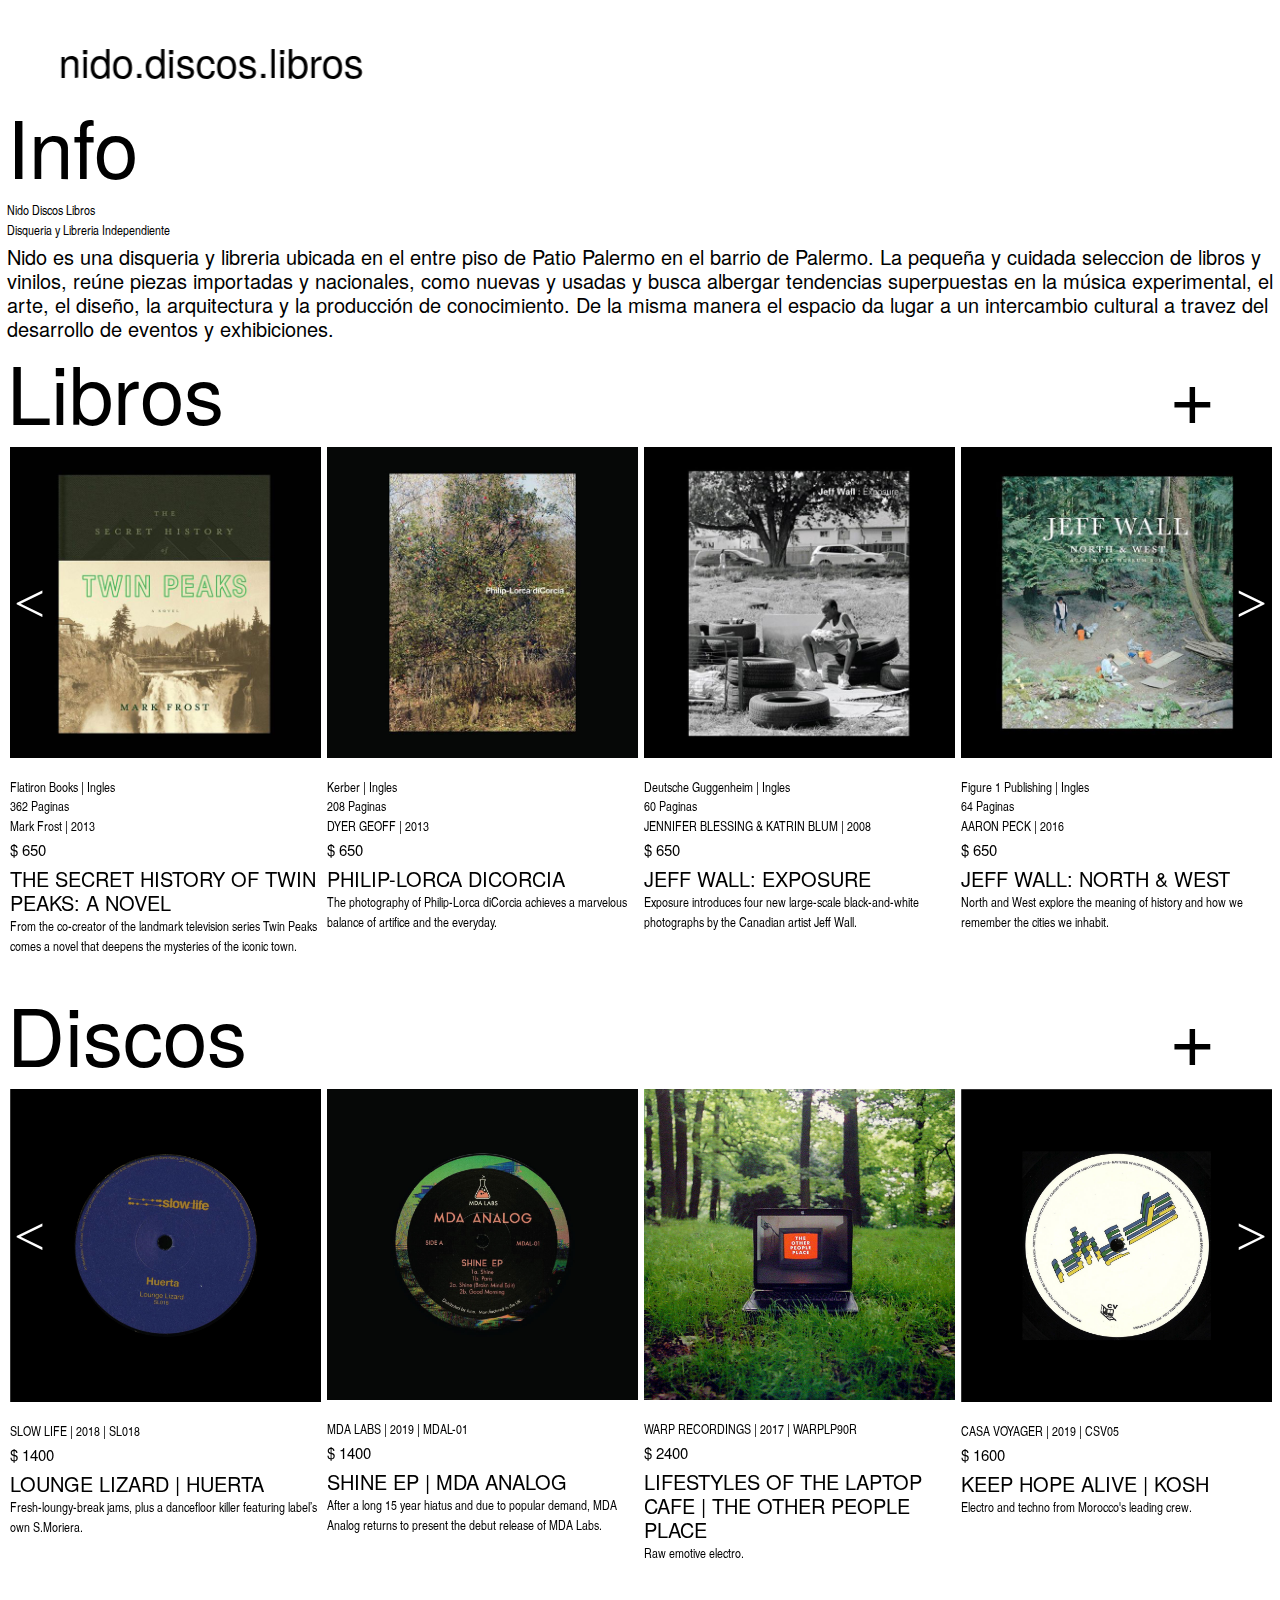
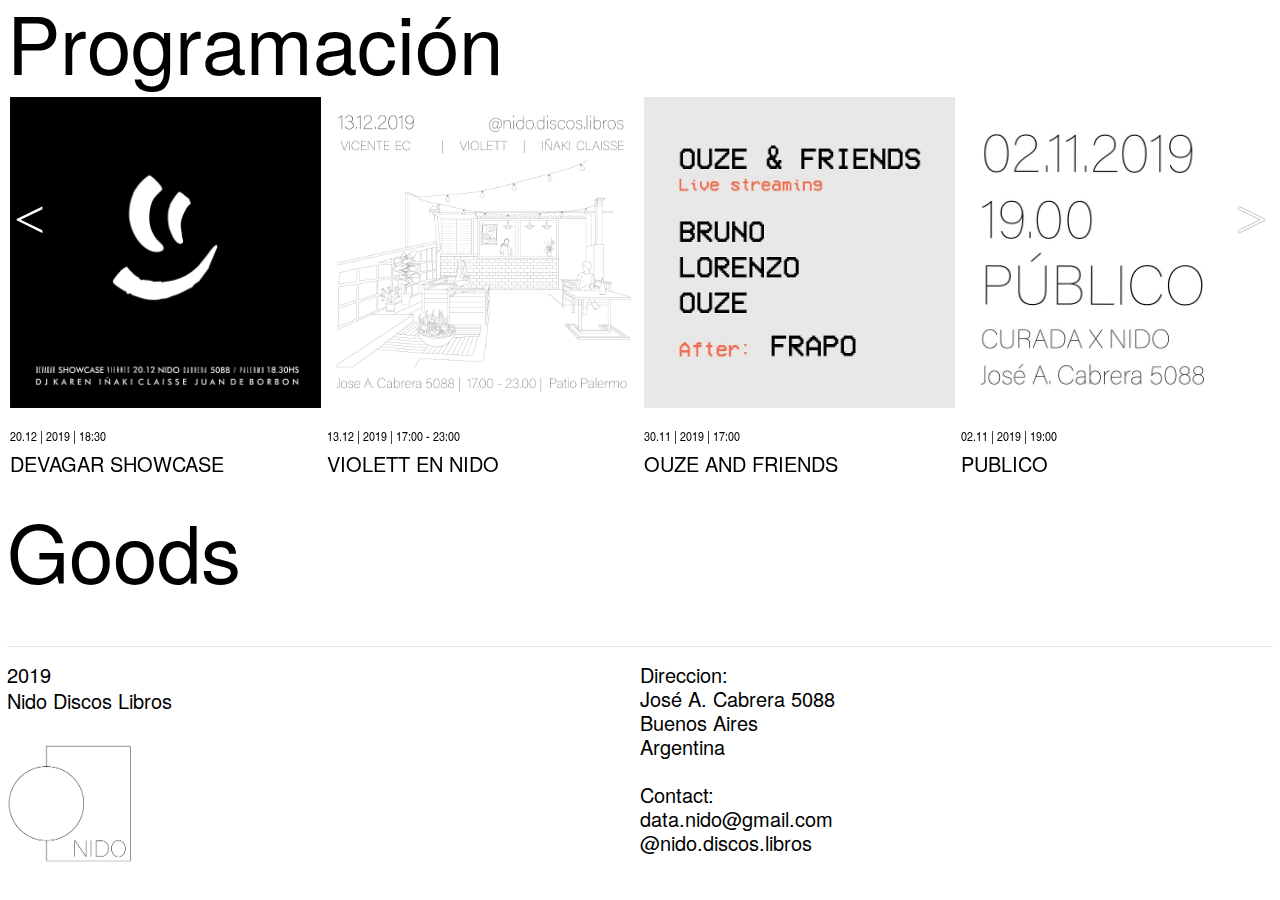
==== index.html @ 8129f64d "Initial commit" ====
<!DOCTYPE html>
<html>
<head>
    <title>Index</title>
    <meta name="viewport" content="width=device-width, initial-scale=1">

    <link rel="stylesheet" href="https://maxcdn.bootstrapcdn.com/bootstrap/4.3.1/css/bootstrap.min.css">
    <script src="https://ajax.googleapis.com/ajax/libs/jquery/3.4.0/jquery.min.js"></script>
    <script src="https://cdnjs.cloudflare.com/ajax/libs/popper.js/1.14.7/umd/popper.min.js"></script>
    <script src="https://maxcdn.bootstrapcdn.com/bootstrap/4.3.1/js/bootstrap.min.js"></script>
    <script type="text/javascript" src="https://code.jquery.com/jquery-1.11.0.min.js"></script>
    <script type="text/javascript" src="slick/slick.min.js"></script>

    <link rel ="stylesheet" href="https://use.typekit.net/fdn1aaf.css">
    <link rel="stylesheet" type="text/css" href="slick/slick.css"/>
    <link rel="stylesheet" type="text/css" href="slick/slick-theme.css"/>
    <link rel="stylesheet" type="text/css" href="style.css">
    <link rel="icon" type="image/png" href="imagenes/logo.png" sizes="32x32" />

    <script type="text/javascript" src="script.js">
    </script>
</head>
<body>
  <div class="container-fluid">
    <div class="row">
      <div class="col-sm-6">
        <img src="imagenes/foto1.png" alt="" width="100%">
      </div>
      <div class="col-sm-6">
        <img src="imagenes/foto2.png" alt="" width="100%">
      </div>
    </div>
  </div>


<marquee behavior="scroll" duplicated="true" direction="right" id="scrollnido">nido.discos.libros &emsp; nido.discos.libros &emsp; nido.discos.libros &emsp; nido.discos.libros &emsp; nido.discos.libros &emsp; nido.discos.libros &emsp; nido.discos.libros &emsp; nido.discos.libros &emsp; nido.discos.libros &emsp; nido.discos.libros &emsp; nido.discos.libros &emsp; nido.discos.libros</marquee>

<h1 id="titulos">Info</h1>
<p id="datalibros">
  Nido Discos Libros
  <br>
  Disqueria y Libreria Independiente
</p>
<h5>Nido es una disqueria y libreria ubicada en el entre piso de Patio Palermo en el barrio de Palermo. La pequeña y cuidada seleccion de libros y vinilos, reúne piezas importadas y nacionales, como nuevas y usadas y busca albergar tendencias superpuestas en la música experimental, el arte, el diseño, la arquitectura y la producción de conocimiento. De la misma manera el espacio da lugar a un intercambio cultural a travez del desarrollo de eventos y exhibiciones.
</h5>

<div class="container-fluid">
  <div class="row">
    <div class="col-6" id="pad">
<h1 id="titulos">Libros</h1>
    </div>
    <div class="col-6">
<h1 id="vermas"><a href="Libros/index.html">+</a></h1>
</div>
    </div>
  </div>

<div class="responsive" >
      <div>
        <img src="Libros/imagenes/libro1.jpg" alt="" width="100%">

                  <p id="datalibros">
                    <br>
                  Flatiron Books | Ingles <br> 362 Paginas <br> Mark Frost | 2013
                </p>
                <h4 id="precio">$ 650</h4>
                  <h5>THE SECRET HISTORY OF TWIN PEAKS: A NOVEL </h5>
                  <p id="datalibros">
                  From the co-creator of the landmark television series Twin Peaks comes a novel that deepens the mysteries of the iconic town.
                </p>

      </div>
      <div>
        <img src="Libros/imagenes/libro2.jpg" alt="" width="100%">
                  <p id="datalibros">
                    <br>
                  Kerber | Ingles <br> 208 Paginas <br> DYER GEOFF | 2013
                </p>
                <h4 id="precio">$ 650</h4>
                  <h5>PHILIP-LORCA DICORCIA</h5>
                  <p id="datalibros">
                  The photography of Philip-Lorca diCorcia achieves a marvelous balance of artifice and the everyday.
                </p>
      </div>
      <div>
        <img src="Libros/imagenes/libro3.jpg" alt="" width="100%">
                <p id="datalibros">
                  <br>
                Deutsche Guggenheim | Ingles <br> 60 Paginas <br> JENNIFER BLESSING & KATRIN BLUM | 2008
              </p>
            <h4 id="precio">$ 650</h4>
                <h5>JEFF WALL: EXPOSURE</h5>
                <p id="datalibros">
                Exposure introduces four new large-scale black-and-white photographs by the Canadian artist Jeff Wall.
              </p>
      </div>
      <div>
        <img src="Libros/imagenes/libro4.jpg" alt="" width="100%">
                <p id="datalibros">
                  <br>
                Figure 1 Publishing | Ingles <br> 64 Paginas <br> AARON PECK | 2016
              </p>

              <h4 id="precio">$ 650</h4>
                <h5>JEFF WALL: NORTH & WEST</h5>
                <p id="datalibros">
                North and West explore the meaning of history and how we remember the cities we inhabit.
              </p>
      </div>

      <div>
        <img src="Libros/imagenes/olafur.jpg" alt="" width="100%">
                <p id="datalibros">
                  <br>
                Tate Publishing | Ingles <br> 128 Paginas <br> Marcella Beccaria | 2013
              </p>
              <h4 id="precio">$ 650</h4>
                <h5>TATE MODERN ARTISTS: OLAFUR ELIASSON</h5>
                <p id="datalibros">
                Tate Modern Artists series features new interviews with the artist and over 100 color illustrations.
              </p>
      </div>

    </div>


<br>


<div class="container-fluid">
  <div class="row">
    <div class="col-6" id="pad">
<h1 id="titulos">Discos</h1>
    </div>
    <div class="col-6">
<h1 id="vermas"><a href="Music/index.html">+</a></h1>
</div>
    </div>
  </div>

<section class="responsive">
  <div>
    <img src="Music/images/huerta.jpg" alt="" width="100%">
            <p id="datalibros">
              <br>
            SLOW LIFE | 2018 | SL018
          </p>
          <h4 id="precio">$ 1400</h4>
            <h5>LOUNGE LIZARD | HUERTA</h5>
            <p id="datalibros">
            Fresh-loungy-break jams, plus a dancefloor killer featuring label’s own S.Moriera.
          </p>
  </div>
  <div>
    <img src="Music/images/mda.jpg" alt="" width="100%">
            <p id="datalibros">
              <br>
            MDA LABS | 2019 | MDAL-01
          </p>
          <h4 id="precio">$ 1400</h4>
            <h5>SHINE EP | MDA ANALOG</h5>
            <p id="datalibros">
            After a long 15 year hiatus and due to popular demand, MDA Analog returns to present the debut release of MDA Labs.
          </p>
  </div>
  <div>
    <img src="Music/images/laptopcafe.jpg" alt="" width="100%">
            <p id="datalibros">
              <br>
            WARP RECORDINGS | 2017 | WARPLP90R
          </p>
          <h4 id="precio">$ 2400</h4>
            <h5>LIFESTYLES OF THE LAPTOP CAFE | THE OTHER PEOPLE PLACE</h5>
            <p id="datalibros">
            Raw emotive electro.
          </p>
  </div>
  <div>
    <img src="Music/images/casa.jpg" alt="" width="100%">
          <p id="datalibros">
            <br>
          CASA VOYAGER | 2019 | CSV05
        </p>
        <h4 id="precio">$ 1600</h4>
          <h5>KEEP HOPE ALIVE | KOSH</h5>
          <p id="datalibros">
          Electro and techno from Morocco's leading crew.
        </p>
  </div>
  <div>
    <img src="Music/images/madridgroove3.jpg" alt="" width="100%">
          <p id="datalibros">
            <br>
          THANK YOU | 2019 | THANKYOU003
        </p>
        <h4 id="precio">$ 1600</h4>
          <h5>MADRID GROOVE ‎| ARSA</h5>
          <p id="datalibros">
          Obscure but highly sought-after chunk of Balearic house from 1989.
        </p>
  </div>
</section>

<script src="./slick/slick.js" type="text/javascript" charset="utf-8"></script>
<script type="text/javascript">
  $(document).on('ready', function() {
    $('.responsive').slick({
  dots: false,
  infinite: true,
  speed: 300,
  slidesToShow: 4,
  slidesToScroll: 1,
  responsive: [
    {
      breakpoint: 1024,
      settings: {
        slidesToShow: 3,
        slidesToScroll: 1,
        infinite: true,
        dots: false
      }
    },
    {
      breakpoint: 600,
      settings: {
        slidesToShow: 2,
        slidesToScroll: 1
      }
    },
    {
      breakpoint: 480,
      settings: {
        slidesToShow: 1,
        slidesToScroll: 1
      }
    }
    // You can unslick at a given breakpoint now by adding:
    // settings: "unslick"
    // instead of a settings object
  ]
});
  });
</script>



<br>
<h1 id="titulos">Programación</h1>
<section class="responsive">
  <div>
      <img src="programacion/imagenes/devagar.jpeg" alt="" width="100%">
      <p id="datalibros">
        <br>
      20.12 | 2019 | 18:30
    </p>
    <h5>DEVAGAR SHOWCASE</h5>
  </div>

  <div>
      <img src="programacion/imagenes/violet.jpg" alt="" width="100%">
      <p id="datalibros">
        <br>
      13.12 | 2019 | 17:00 - 23:00
    </p>
    <h5>VIOLETT EN NIDO</h5>
  </div>

  <div>
      <img src="programacion/imagenes/ouze.jpg" alt="" width="100%">
      <p id="datalibros">
        <br>
      30.11 | 2019 | 17:00
    </p>
    <h5>OUZE AND FRIENDS</h5>
  </div>

  <div>
      <img src="programacion/imagenes/publico.jpg" alt="" width="100%">
      <p id="datalibros">
        <br>
      02.11 | 2019 | 19:00
    </p>
    <h5>PUBLICO</h5>
  </div>

  <div>
      <img src="programacion/imagenes/instore.jpg" alt="" width="100%">
      <p id="datalibros">
        <br>
      24.08 | 2019 | 16:00 - 21:00
    </p>
    <h5>INSTORE SESSION</h5>
  </div>

</section>

<br>
<h1 id="titulos">Goods</h1>
<br>


<hr>
<div class="container-fluid">
  <div class="row">
    <div class="col-md-6">
      <h5>2019</h5>
      <h5>Nido Discos Libros</h5>
      <img src="imagenes/logonido.png" alt="" width="20%">
    </div>
    <div class="col-md-6">
      <h5>
      Direccion:
      <br>
      José A. Cabrera 5088
      <br>
      Buenos Aires
      <br>
      Argentina
      <br>
      <br>
      Contact:
      <br>
      data.nido@gmail.com
      <br>
      @nido.discos.libros
      </h5>

    </div>
</div>
</div>


</body>
</html>
---- style.css ----
body {
	padding: 7px;
	background-color: white;
  font-family:texgyrehero-regular;
	font-weight:100;
	color: black;
	}


#main-title {
  margin-top: 25px;
}

#mainb {
  margin-top: 25px;


}
#mainc {
  background-color: white;


}

h5 {
	margin-bottom:2px;
}

a {
  color: black;
}

a:hover {
  color: black;
	text-decoration: none;
	font-weight: bold;

}

.m{
  margin-left: 15px;
  margin-top: 10px;

}

.info {
	margin-top: 15px;
}

.col-sm-3{
	padding: 3px;
}
.col-sm-6{
	padding: 0px;
}

.col-md-6{
	padding: 0px;
}

.col-md-3{
	padding: 3px;
}

#scrollnido {
	font-size: 40px;
}

#titulos {
	font-size: 80px;

}

#vermas {
	font-size: 80px;
	padding-right: 7%;
	text-align: right;


}

#datalibros{
	font-size: 13px;
	font-family:texgyrehero-condenced;
	font-weight:20;

}

@font-face {
  font-family: myriad;
  src: url(Myriad.ttf);
}

@font-face {
  font-family: texgyrehero-regular ;
  src: url(texgyreheros-regular.otf);
}

@font-face {
  font-family: texgyrehero-condenced ;
  src: url(texgyreheroscn-regular.otf);
}

p{
	margin-bottom:5px;
	font-size: 13px;
	font-family:texgyrehero-condenced;
	font-weight:20;
}


* {
	box-sizing: border-box;
}

.slider {
		width: 100%;

}

.slick-slide {
	margin: 0px 3px;
}



#precio {
	font-size: 15px;
	font-family: texgyrehero-regular ;


}

h4 {
	font-size: 15px;
	font-family: texgyrehero-regular ;
}

#myList li{ display:none;
}
#loadMore {
    color:green;
    cursor:pointer;
}
#loadMore:hover {
    color:black;
}
#showLess {
    color:red;
    cursor:pointer;
}
#showLess:hover {
    color:black;
}

ul {
	margin: 0px;
	padding: 0px;
	list-style: none
}



.slick-prev {
    left: 7px;
    z-index:2;
    color: white;
    outline: black;
}

.slick-next {
    right: 37px;
    z-index:2;
    color: white;
}
.slick-prev, .slick-next {
  width: 0px;
  height: 0px;
  text-shadow: #000 0px 0px 1px;
  -webkit-font-smoothing: antialiased;
	font-size: 0;
	border: none;
	top: 25%;

}

.slick-prev::before {
		font-family: monospace;
    font-family: 'cursive';
    font-stretch: condensed;
    content: "<";
    font-size: 55px;
    color: white;
		opacity: 1;


}
.slick-next::before {
		font-family: "Helvetica Neue";
    font-stretch: condensed;
    content:  ">";
    font-size: 55px;
    color: white;
		opacity: 1;

}




#pad {
	padding: 0px;
}
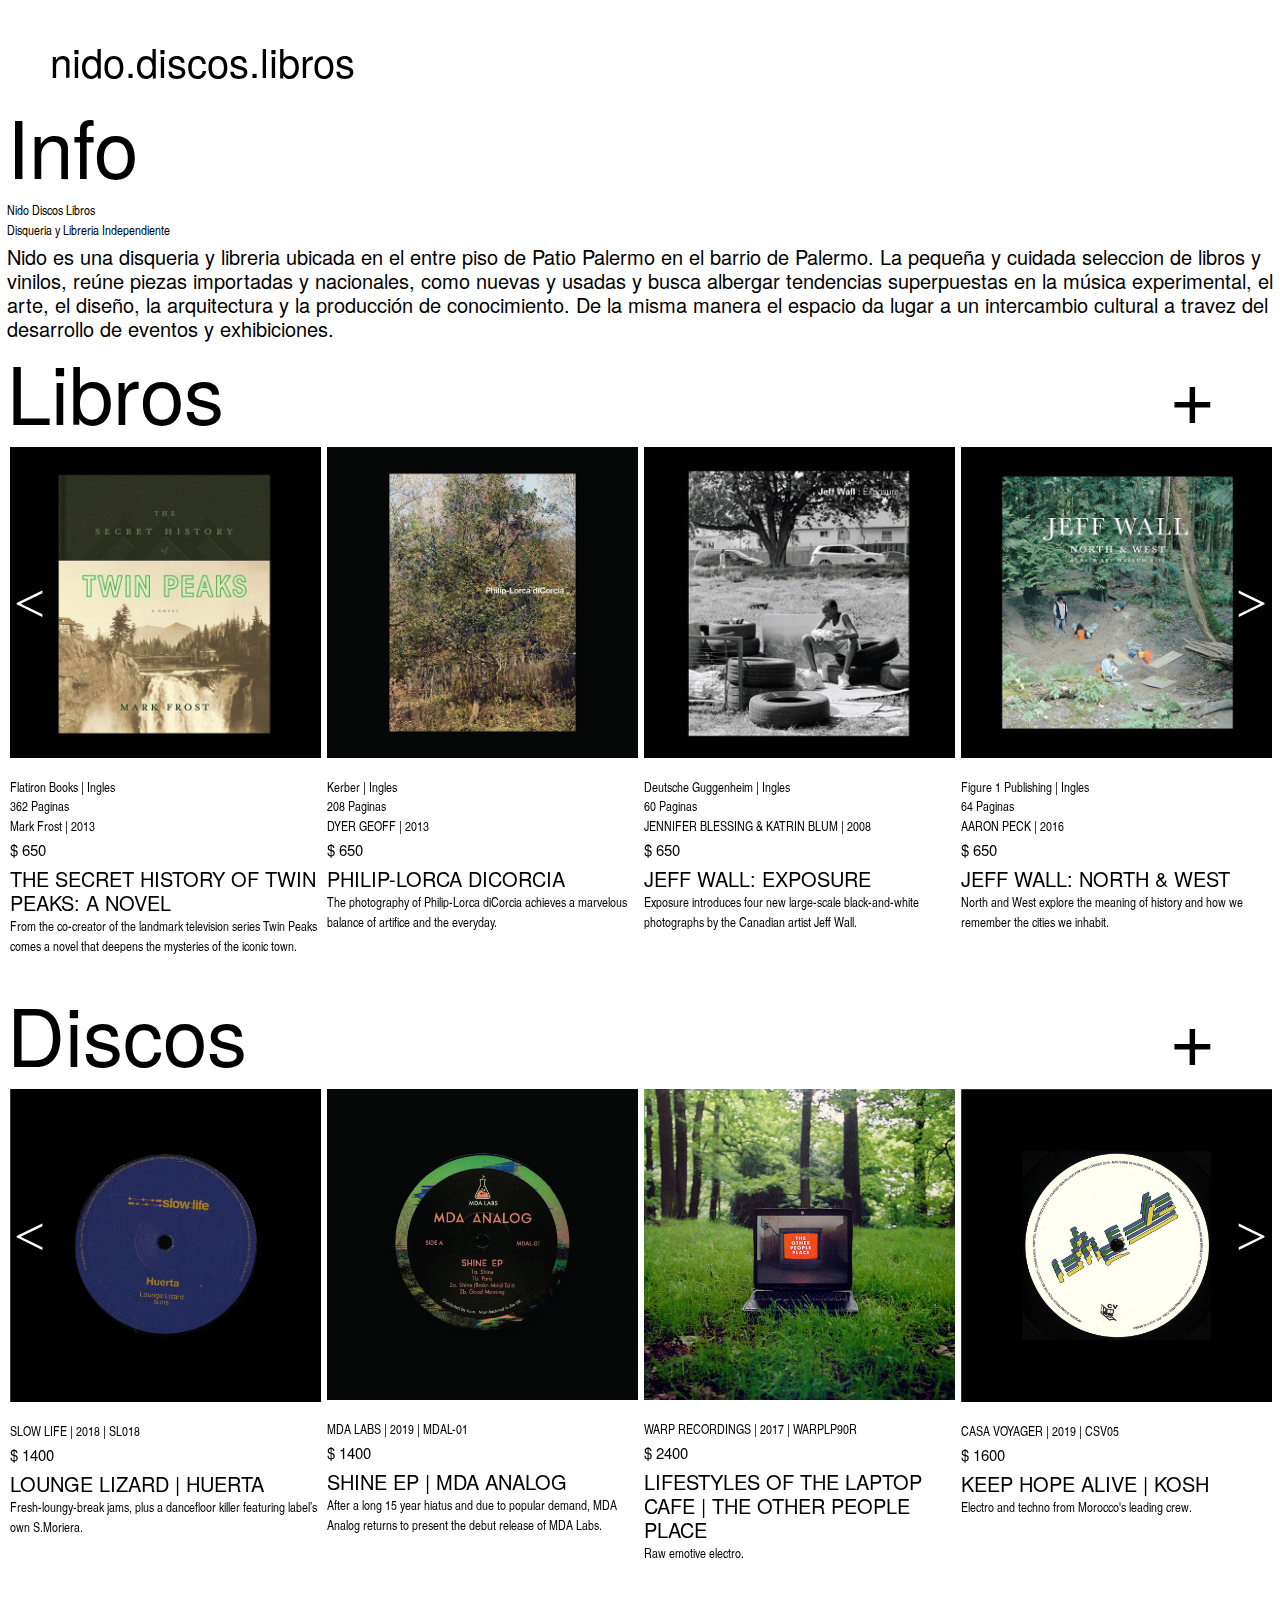
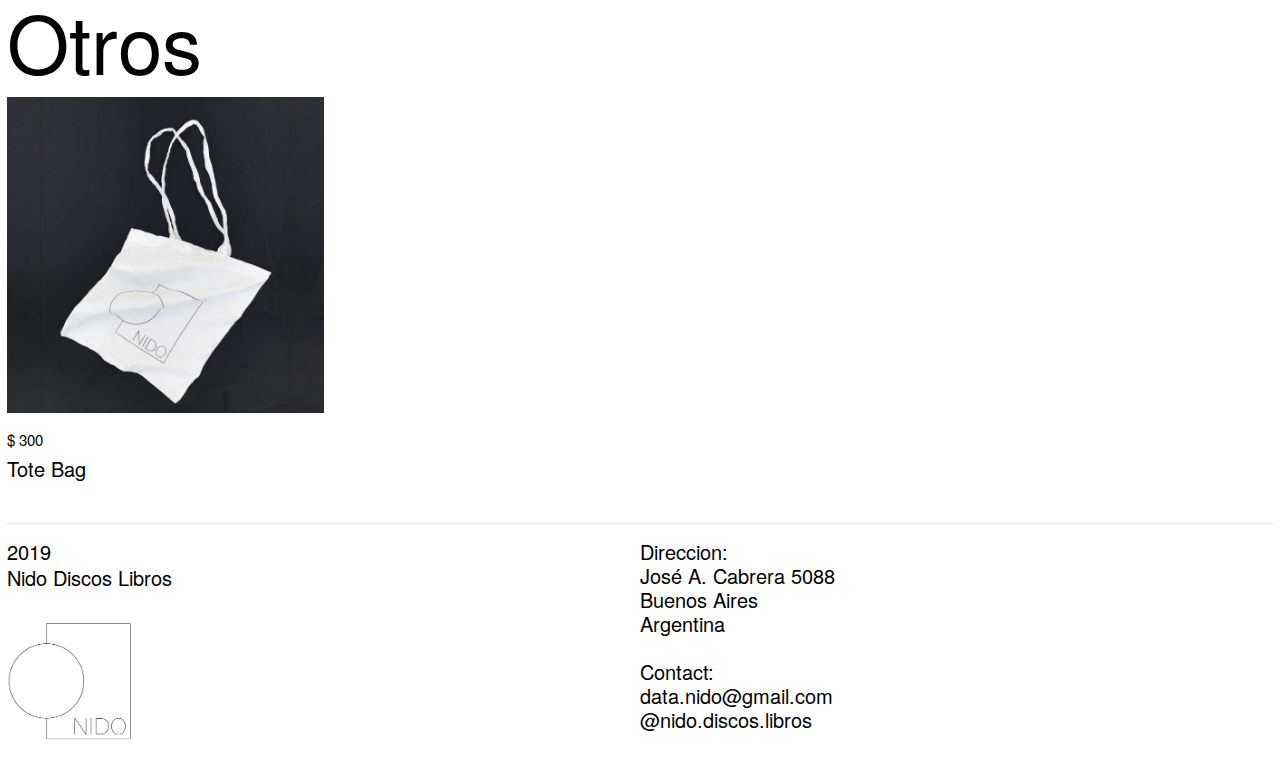
==== commit 5d1d75bf: "Update index.html" ====
--- a/index.html
+++ b/index.html
@@ -245,7 +245,8 @@
 
 
 <br>
-<h1 id="titulos">Programación</h1>
+<!--
+<h1 id="titulos">Eventos</h1>
 <section class="responsive">
   <div>
       <img src="programacion/imagenes/devagar.jpeg" alt="" width="100%">
@@ -295,7 +296,22 @@
 </section>
 
 <br>
-<h1 id="titulos">Goods</h1>
+//-->
+<h1 id="titulos">Otros</h1>
+
+<div class="container-fluid">
+  <div class="row">
+    <div class="col-3" id="pad">
+      <img src="imagenes/bolsas.jpg" alt="" width="100%">
+      <h4 id="precio">
+        <br>
+        $ 300
+      </h4>
+    <h5>Tote Bag</h5>
+    </div>
+    </div>
+  </div>
+
 <br>
 
 
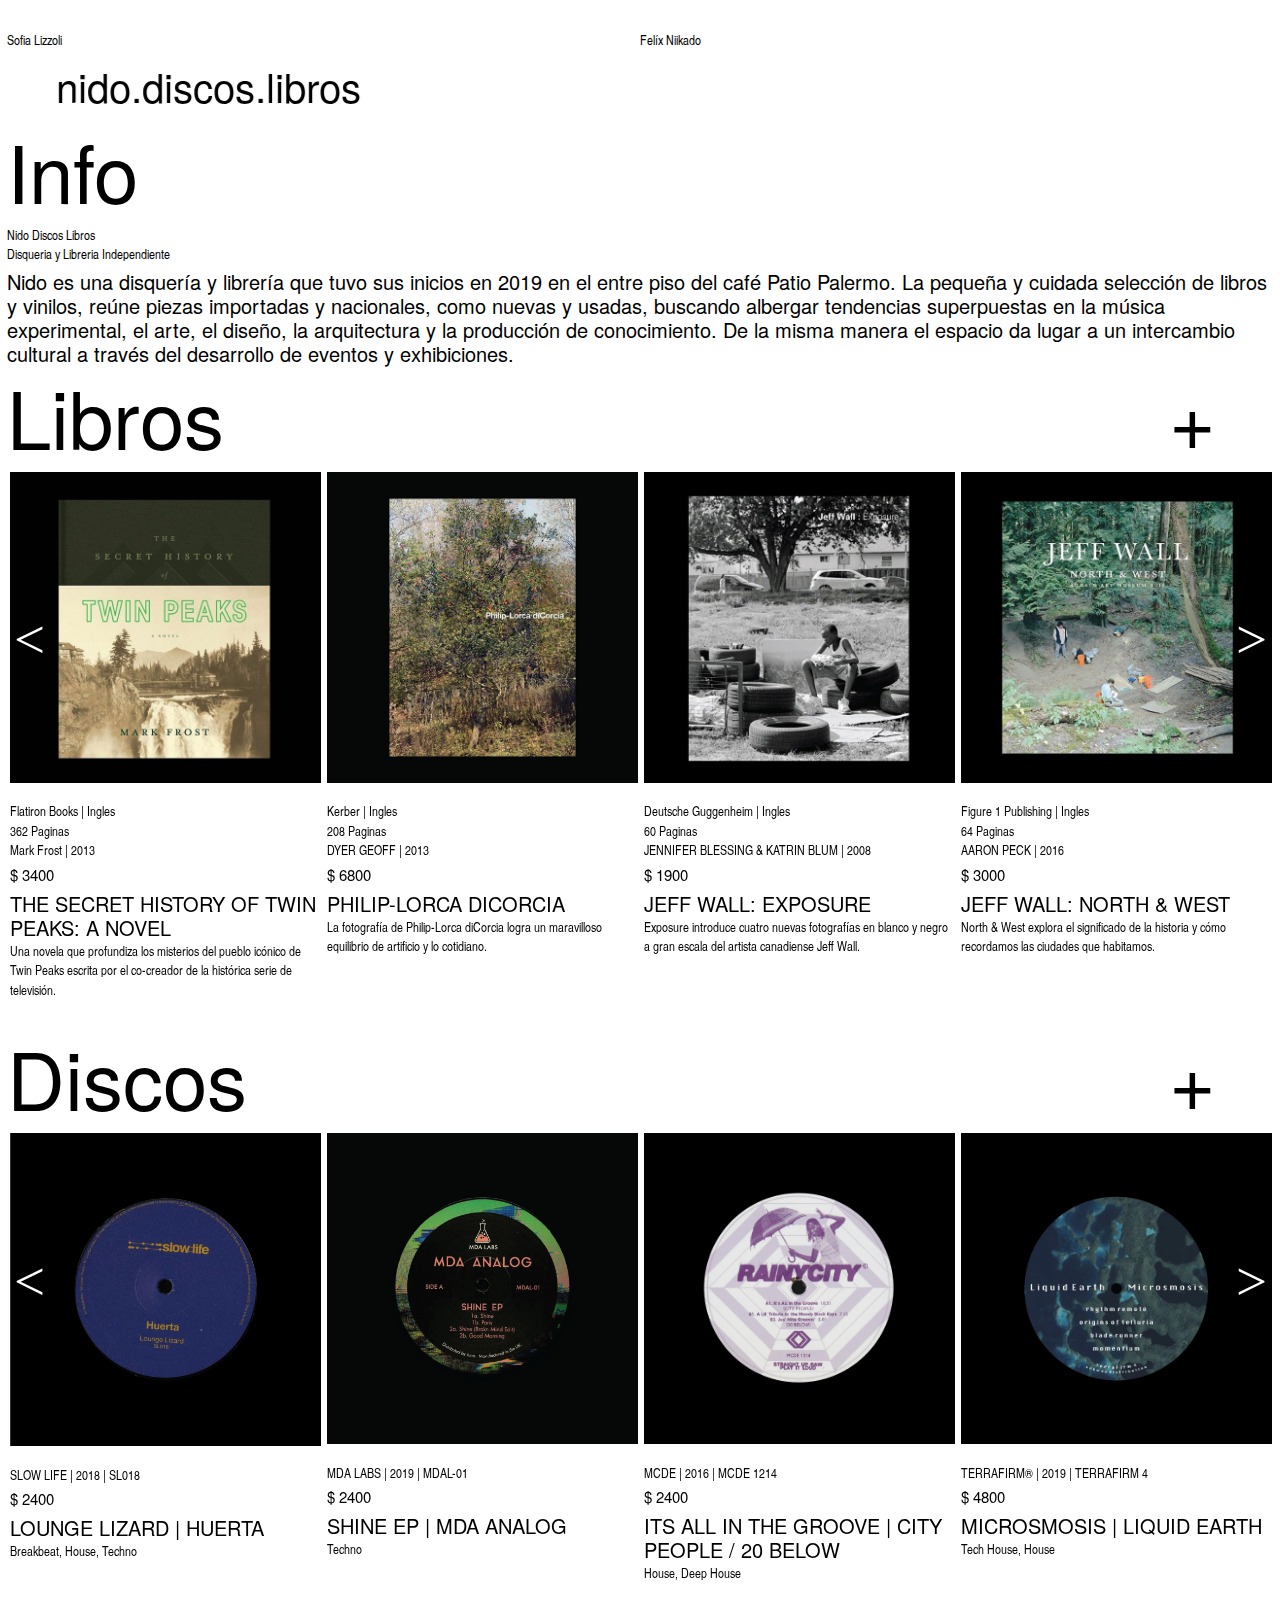
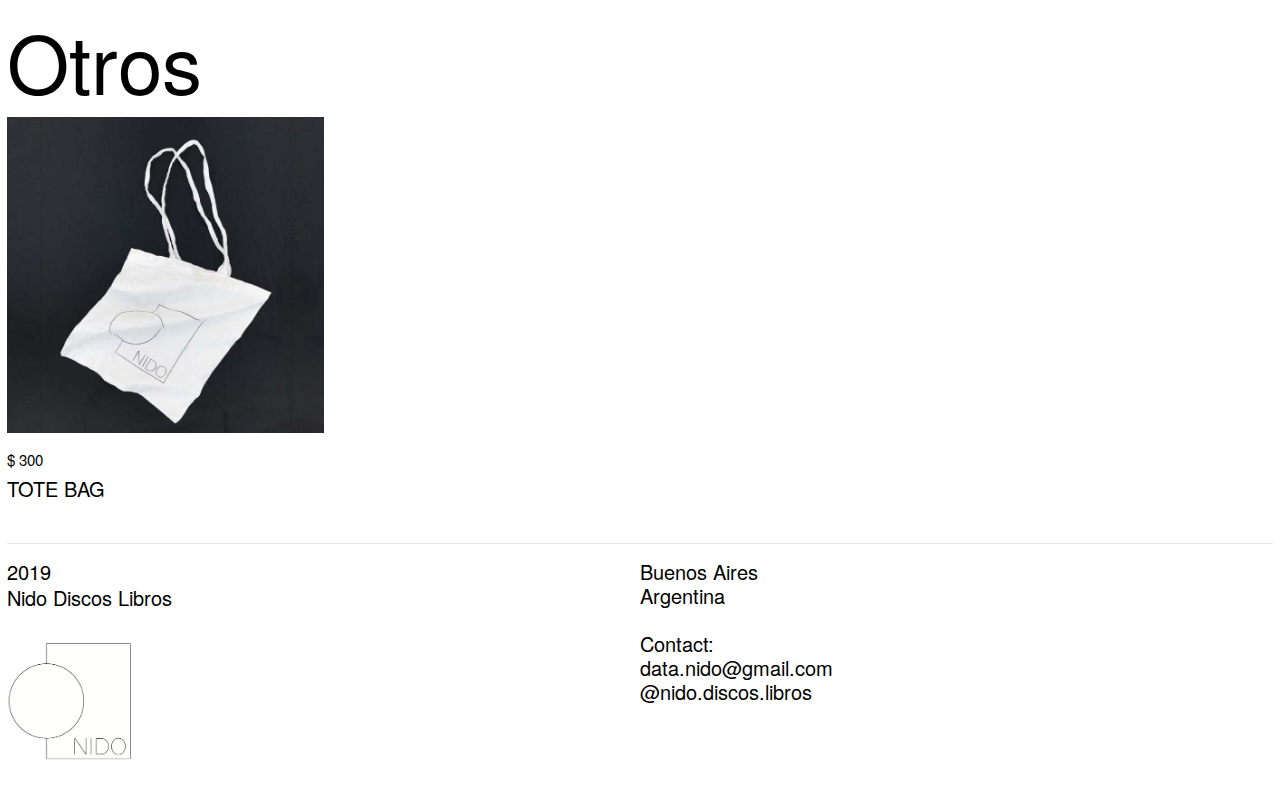
==== commit aabeca46: "Update index.html" ====
--- a/index.html
+++ b/index.html
@@ -25,9 +25,11 @@
     <div class="row">
       <div class="col-sm-6">
         <img src="imagenes/foto1.png" alt="" width="100%">
+        <p id="autores"> Sofia Lizzoli </p>
       </div>
       <div class="col-sm-6">
         <img src="imagenes/foto2.png" alt="" width="100%">
+        <p id="autores"> Felíx Niikado </p>
       </div>
     </div>
   </div>
@@ -41,7 +43,7 @@
   <br>
   Disqueria y Libreria Independiente
 </p>
-<h5>Nido es una disqueria y libreria ubicada en el entre piso de Patio Palermo en el barrio de Palermo. La pequeña y cuidada seleccion de libros y vinilos, reúne piezas importadas y nacionales, como nuevas y usadas y busca albergar tendencias superpuestas en la música experimental, el arte, el diseño, la arquitectura y la producción de conocimiento. De la misma manera el espacio da lugar a un intercambio cultural a travez del desarrollo de eventos y exhibiciones.
+<h5>Nido es una disquería y librería que tuvo sus inicios en 2019 en el entre piso del café Patio Palermo. La pequeña y cuidada selección de libros y vinilos, reúne piezas importadas y nacionales, como nuevas y usadas, buscando albergar tendencias superpuestas en la música experimental, el arte, el diseño, la arquitectura y la producción de conocimiento. De la misma manera el espacio da lugar a un intercambio cultural a través del desarrollo de eventos y exhibiciones.
 </h5>
 
 <div class="container-fluid">
@@ -58,67 +60,66 @@
 <div class="responsive" >
       <div>
         <img src="Libros/imagenes/libro1.jpg" alt="" width="100%">
-
-                  <p id="datalibros">
-                    <br>
-                  Flatiron Books | Ingles <br> 362 Paginas <br> Mark Frost | 2013
-                </p>
-                <h4 id="precio">$ 650</h4>
-                  <h5>THE SECRET HISTORY OF TWIN PEAKS: A NOVEL </h5>
-                  <p id="datalibros">
-                  From the co-creator of the landmark television series Twin Peaks comes a novel that deepens the mysteries of the iconic town.
-                </p>
+                          <p id="datalibros">
+                            <br>
+                          Flatiron Books | Ingles <br> 362 Paginas <br> Mark Frost | 2013
+                        </p>
+                        <h4 id="precio">$ 3400</h4>
+                          <h5>THE SECRET HISTORY OF TWIN PEAKS: A NOVEL </h5>
+                          <p id="datalibros">
+                          Una novela que profundiza los misterios del pueblo icónico de Twin Peaks escrita por el co-creador de la histórica serie de televisión.
+                        </p>
 
       </div>
       <div>
         <img src="Libros/imagenes/libro2.jpg" alt="" width="100%">
-                  <p id="datalibros">
-                    <br>
-                  Kerber | Ingles <br> 208 Paginas <br> DYER GEOFF | 2013
-                </p>
-                <h4 id="precio">$ 650</h4>
-                  <h5>PHILIP-LORCA DICORCIA</h5>
-                  <p id="datalibros">
-                  The photography of Philip-Lorca diCorcia achieves a marvelous balance of artifice and the everyday.
-                </p>
+        <p id="datalibros">
+          <br>
+        Kerber | Ingles <br> 208 Paginas <br> DYER GEOFF | 2013
+      </p>
+      <h4 id="precio">$ 6800</h4>
+        <h5>PHILIP-LORCA DICORCIA</h5>
+        <p id="datalibros">
+        La fotografía de Philip-Lorca diCorcia logra un maravilloso equilibrio de artificio y lo cotidiano.
+      </p>
       </div>
       <div>
         <img src="Libros/imagenes/libro3.jpg" alt="" width="100%">
-                <p id="datalibros">
-                  <br>
-                Deutsche Guggenheim | Ingles <br> 60 Paginas <br> JENNIFER BLESSING & KATRIN BLUM | 2008
-              </p>
-            <h4 id="precio">$ 650</h4>
-                <h5>JEFF WALL: EXPOSURE</h5>
-                <p id="datalibros">
-                Exposure introduces four new large-scale black-and-white photographs by the Canadian artist Jeff Wall.
-              </p>
+        <p id="datalibros">
+          <br>
+        Deutsche Guggenheim | Ingles <br> 60 Paginas <br> JENNIFER BLESSING & KATRIN BLUM | 2008
+      </p>
+    <h4 id="precio">$ 1900</h4>
+        <h5>JEFF WALL: EXPOSURE</h5>
+        <p id="datalibros">
+        Exposure introduce cuatro nuevas fotografías en blanco y negro a gran escala del artista canadiense Jeff Wall.
+      </p>
       </div>
       <div>
         <img src="Libros/imagenes/libro4.jpg" alt="" width="100%">
-                <p id="datalibros">
-                  <br>
-                Figure 1 Publishing | Ingles <br> 64 Paginas <br> AARON PECK | 2016
-              </p>
-
-              <h4 id="precio">$ 650</h4>
-                <h5>JEFF WALL: NORTH & WEST</h5>
-                <p id="datalibros">
-                North and West explore the meaning of history and how we remember the cities we inhabit.
-              </p>
+        <p id="datalibros">
+          <br>
+        Figure 1 Publishing | Ingles <br> 64 Paginas <br> AARON PECK | 2016
+      </p>
+
+      <h4 id="precio">$ 3000</h4>
+        <h5>JEFF WALL: NORTH & WEST</h5>
+        <p id="datalibros">
+        North & West explora el significado de la historia y cómo recordamos las ciudades que habitamos.
+      </p>
       </div>
 
       <div>
         <img src="Libros/imagenes/olafur.jpg" alt="" width="100%">
-                <p id="datalibros">
-                  <br>
-                Tate Publishing | Ingles <br> 128 Paginas <br> Marcella Beccaria | 2013
-              </p>
-              <h4 id="precio">$ 650</h4>
-                <h5>TATE MODERN ARTISTS: OLAFUR ELIASSON</h5>
-                <p id="datalibros">
-                Tate Modern Artists series features new interviews with the artist and over 100 color illustrations.
-              </p>
+        <p id="datalibros">
+          <br>
+        Tate Publishing | Ingles <br> 128 Paginas <br> Marcella Beccaria | 2013
+      </p>
+      <h4 id="precio">$ 1500</h4>
+        <h5>TATE MODERN ARTISTS: OLAFUR ELIASSON</h5>
+        <p id="datalibros">
+        La serie Tate Modern Artists presenta nuevas entrevistas con el artista y más de 100 ilustraciones.
+      </p>
       </div>
 
     </div>
@@ -141,63 +142,63 @@
 <section class="responsive">
   <div>
     <img src="Music/images/huerta.jpg" alt="" width="100%">
-            <p id="datalibros">
-              <br>
-            SLOW LIFE | 2018 | SL018
-          </p>
-          <h4 id="precio">$ 1400</h4>
-            <h5>LOUNGE LIZARD | HUERTA</h5>
-            <p id="datalibros">
-            Fresh-loungy-break jams, plus a dancefloor killer featuring label’s own S.Moriera.
-          </p>
+      <p id="datalibros">
+        <br>
+      SLOW LIFE | 2018 | SL018
+    </p>
+    <h4 id="precio">$ 2400</h4>
+      <h5><a href="https://soundcloud.com/slow-life/sets/sl018-huerta-lounge-lizard-2">LOUNGE LIZARD | HUERTA</a></h5>
+      <p id="datalibros">
+      Breakbeat, House, Techno
+    </p>
   </div>
   <div>
     <img src="Music/images/mda.jpg" alt="" width="100%">
-            <p id="datalibros">
-              <br>
-            MDA LABS | 2019 | MDAL-01
-          </p>
-          <h4 id="precio">$ 1400</h4>
-            <h5>SHINE EP | MDA ANALOG</h5>
-            <p id="datalibros">
-            After a long 15 year hiatus and due to popular demand, MDA Analog returns to present the debut release of MDA Labs.
-          </p>
-  </div>
-  <div>
-    <img src="Music/images/laptopcafe.jpg" alt="" width="100%">
-            <p id="datalibros">
-              <br>
-            WARP RECORDINGS | 2017 | WARPLP90R
-          </p>
-          <h4 id="precio">$ 2400</h4>
-            <h5>LIFESTYLES OF THE LAPTOP CAFE | THE OTHER PEOPLE PLACE</h5>
-            <p id="datalibros">
-            Raw emotive electro.
-          </p>
-  </div>
-  <div>
-    <img src="Music/images/casa.jpg" alt="" width="100%">
-          <p id="datalibros">
-            <br>
-          CASA VOYAGER | 2019 | CSV05
-        </p>
-        <h4 id="precio">$ 1600</h4>
-          <h5>KEEP HOPE ALIVE | KOSH</h5>
-          <p id="datalibros">
-          Electro and techno from Morocco's leading crew.
-        </p>
+    <p id="datalibros">
+      <br>
+    MDA LABS | 2019 | MDAL-01
+  </p>
+  <h4 id="precio">$ 2400</h4>
+    <h5><a href="https://mdaanalog.bandcamp.com/album/shine-ep-mdal-01">SHINE EP | MDA ANALOG</a></h5>
+    <p id="datalibros">
+    Techno
+  </p>
+  </div>
+  <div>
+    <img src="Music/images/rainy.png" alt="" width="100%">
+    <p id="datalibros">
+      <br>
+      MCDE | 2016 | MCDE 1214
+  </p>
+  <h4 id="precio">$ 2400</h4>
+    <h5><a href="https://soundcloud.com/mcde-recordings/sets/city-people-20-below-its-all-in-the-groove-mcde-1214">ITS ALL IN THE GROOVE | CITY PEOPLE / 20 BELOW</a></h5>
+    <p id="datalibros">
+    House, Deep House
+  </p>
+  </div>
+  <div>
+    <img src="Music/images/liquid.png" alt="" width="100%">
+    <p id="datalibros">
+      <br>
+      TERRAFIRM® | 2019 | TERRAFIRM 4
+  </p>
+  <h4 id="precio">$ 4800</h4>
+    <h5><a href="https://soundcloud.com/subwax-bcn-distribution/terrafirm-4"> MICROSMOSIS | LIQUID EARTH </a> </h5>
+    <p id="datalibros">
+    Tech House, House
+  </p>
   </div>
   <div>
     <img src="Music/images/madridgroove3.jpg" alt="" width="100%">
-          <p id="datalibros">
-            <br>
-          THANK YOU | 2019 | THANKYOU003
-        </p>
-        <h4 id="precio">$ 1600</h4>
-          <h5>MADRID GROOVE ‎| ARSA</h5>
-          <p id="datalibros">
-          Obscure but highly sought-after chunk of Balearic house from 1989.
-        </p>
+    <p id="datalibros">
+      <br>
+    THANK YOU | 2019 | THANKYOU003
+  </p>
+  <h4 id="precio">$ 2400</h4>
+    <h5><a href="https://soundmetaphors.bandcamp.com/album/madrid-groove-arsa-no-digital-sale-snippet-only">MADRID GROOVE ‎| ARSA</a></h5>
+    <p id="datalibros">
+    House
+  </p>
   </div>
 </section>
 
@@ -301,13 +302,13 @@
 
 <div class="container-fluid">
   <div class="row">
-    <div class="col-3" id="pad">
+    <div class="col-md-4 col-lg-3" id="pad">
       <img src="imagenes/bolsas.jpg" alt="" width="100%">
       <h4 id="precio">
         <br>
         $ 300
       </h4>
-    <h5>Tote Bag</h5>
+    <h5>TOTE BAG</h5>
     </div>
     </div>
   </div>
@@ -320,15 +321,11 @@
   <div class="row">
     <div class="col-md-6">
       <h5>2019</h5>
-      <h5>Nido Discos Libros</h5>
+      <h5><a href="index.html">Nido Discos Libros</a></h5>
       <img src="imagenes/logonido.png" alt="" width="20%">
     </div>
     <div class="col-md-6">
       <h5>
-      Direccion:
-      <br>
-      José A. Cabrera 5088
-      <br>
       Buenos Aires
       <br>
       Argentina
@@ -336,9 +333,9 @@
       <br>
       Contact:
       <br>
-      data.nido@gmail.com
-      <br>
-      @nido.discos.libros
+      <a href="mailto:data.nido@gmail.com">data.nido@gmail.com</a>
+      <br>
+      <a href="https://www.instagram.com/nido.discos.libros/"> @nido.discos.libros </a>
       </h5>
 
     </div>
--- a/style.css
+++ b/style.css
@@ -185,8 +185,6 @@
 }
 
 .slick-prev::before {
-		font-family: monospace;
-    font-family: 'cursive';
     font-stretch: condensed;
     content: "<";
     font-size: 55px;
@@ -196,7 +194,6 @@
 
 }
 .slick-next::before {
-		font-family: "Helvetica Neue";
     font-stretch: condensed;
     content:  ">";
     font-size: 55px;
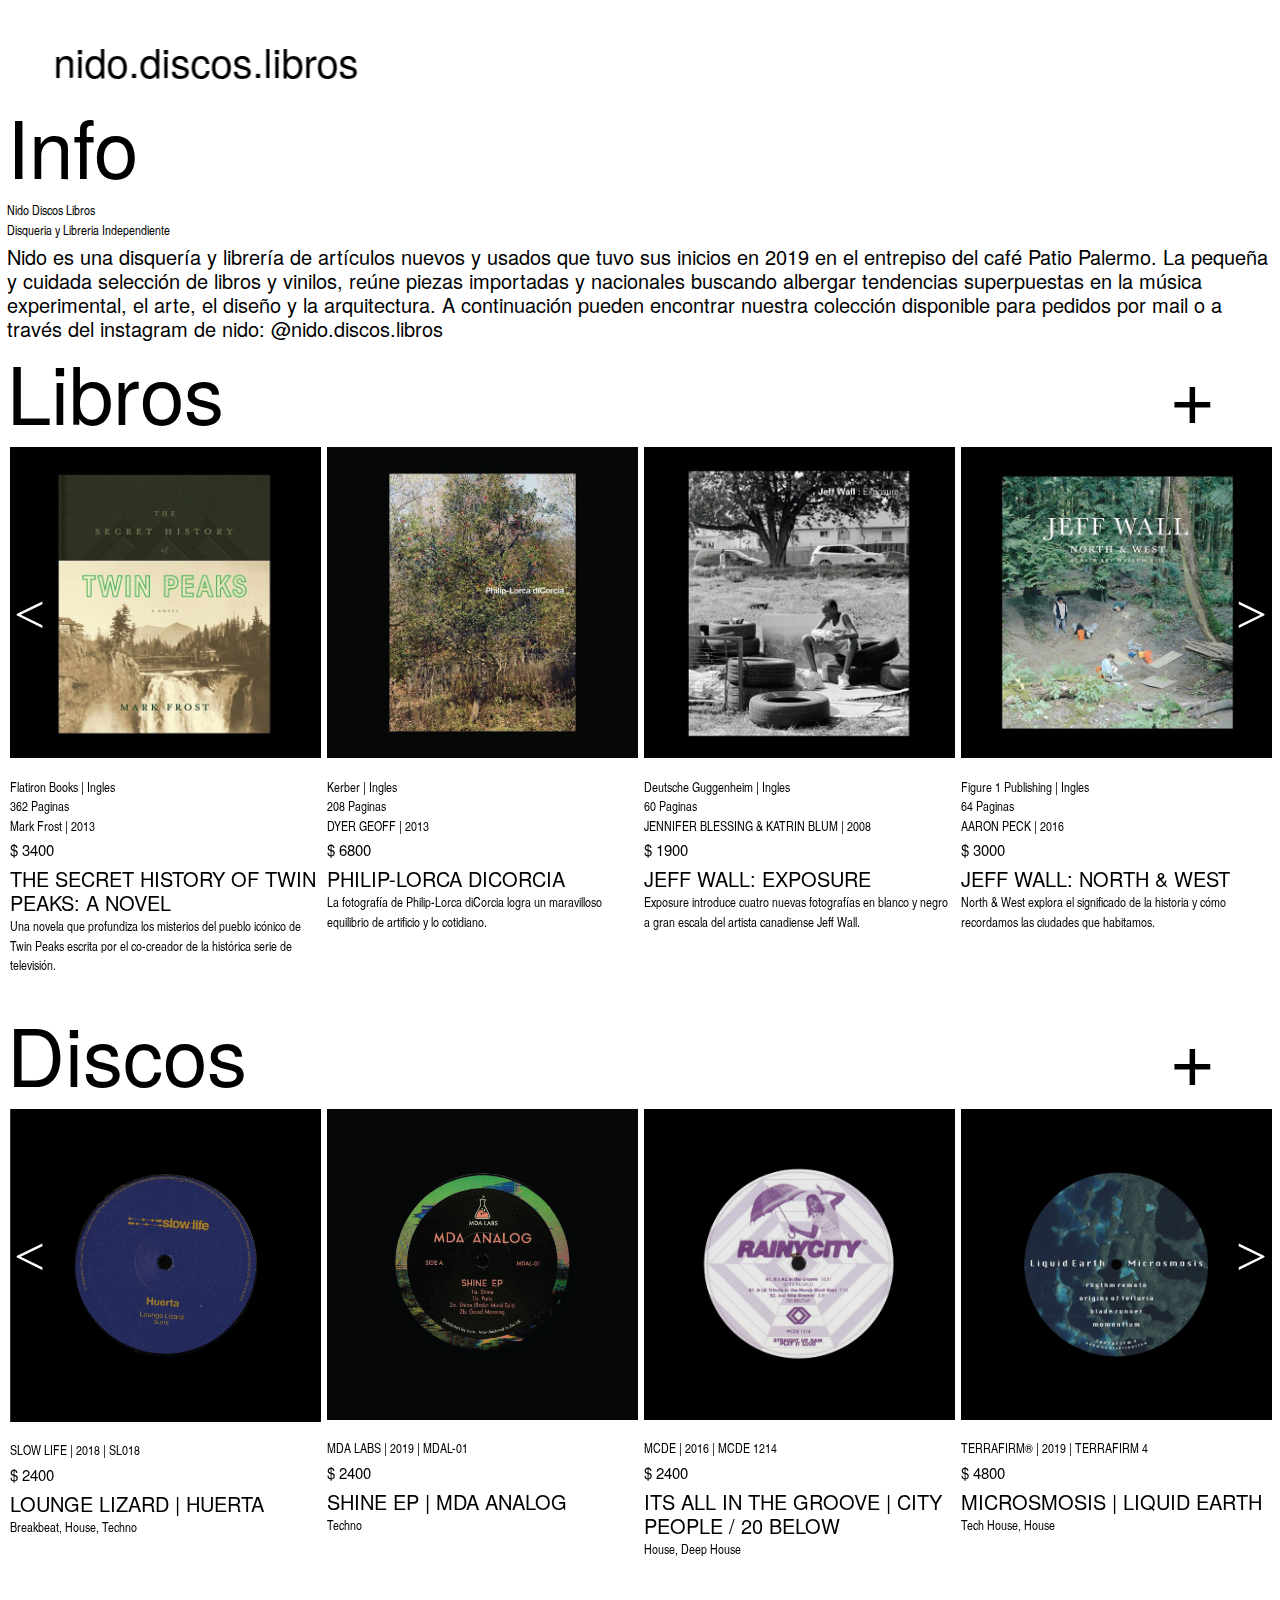
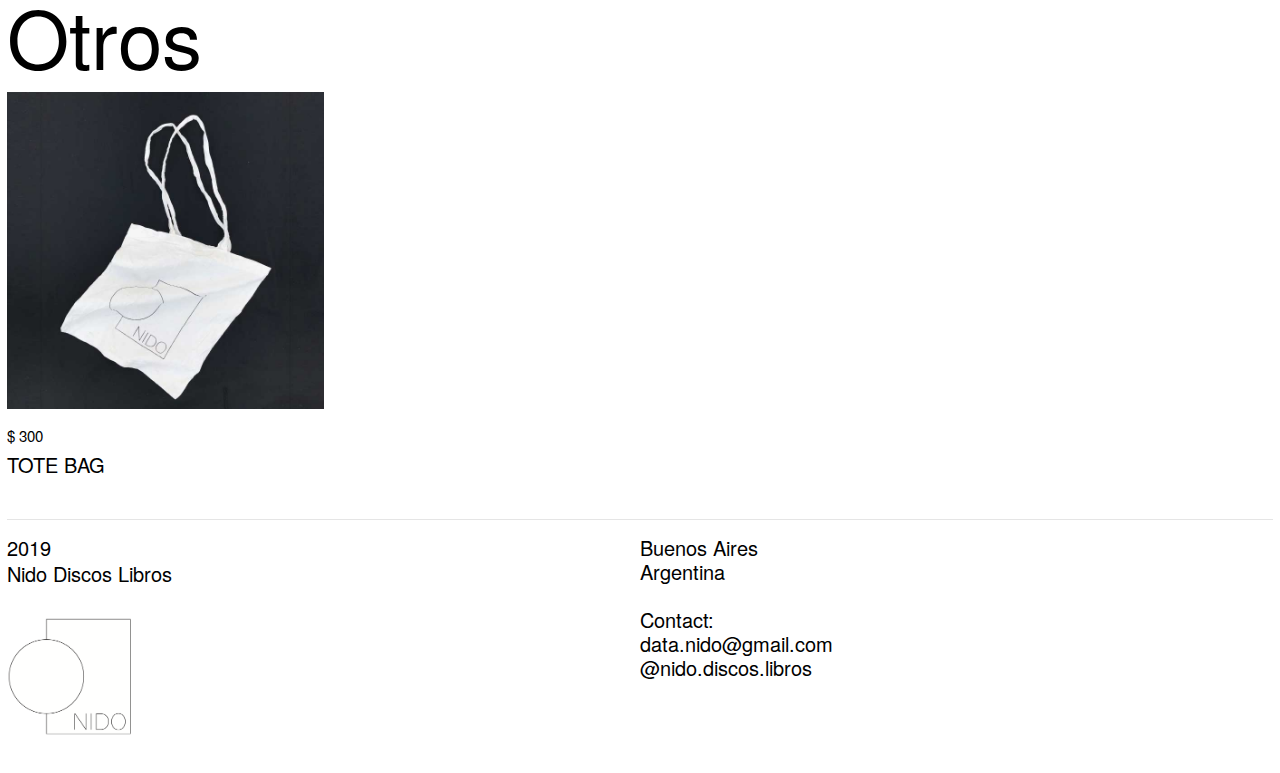
==== commit 9b895ccd: "Update index.html" ====
--- a/index.html
+++ b/index.html
@@ -43,7 +43,7 @@
   <br>
   Disqueria y Libreria Independiente
 </p>
-<h5>Nido es una disquería y librería que tuvo sus inicios en 2019 en el entre piso del café Patio Palermo. La pequeña y cuidada selección de libros y vinilos, reúne piezas importadas y nacionales, como nuevas y usadas, buscando albergar tendencias superpuestas en la música experimental, el arte, el diseño, la arquitectura y la producción de conocimiento. De la misma manera el espacio da lugar a un intercambio cultural a través del desarrollo de eventos y exhibiciones.
+<h5>Nido es una disquería y librería de artículos nuevos y usados que tuvo sus inicios en 2019 en el entrepiso del café Patio Palermo. La pequeña y cuidada selección de libros y vinilos, reúne piezas importadas y nacionales buscando albergar tendencias superpuestas en la música experimental, el arte, el diseño y la arquitectura. A continuación pueden encontrar nuestra colección disponible para pedidos por <a id="ig" href="mailto:data.nido@gmail.com">mail</a> o a través del instagram de nido: <a id="ig" href="https://www.instagram.com/nido.discos.libros/"> @nido.discos.libros </a>
 </h5>
 
 <div class="container-fluid">
--- a/style.css
+++ b/style.css
@@ -139,11 +139,14 @@
 #myList li{ display:none;
 }
 #loadMore {
-    color:green;
+		font-size: 40px;
+    color:black;
     cursor:pointer;
+		text-align: center;
 }
 #loadMore:hover {
     color:black;
+		font-weight: bold;
 }
 #showLess {
     color:red;
@@ -208,3 +211,10 @@
 #pad {
 	padding: 0px;
 }
+
+#autores {
+	position: absolute;
+	top: 94%;
+	right: 2%;
+	color: white;
+}
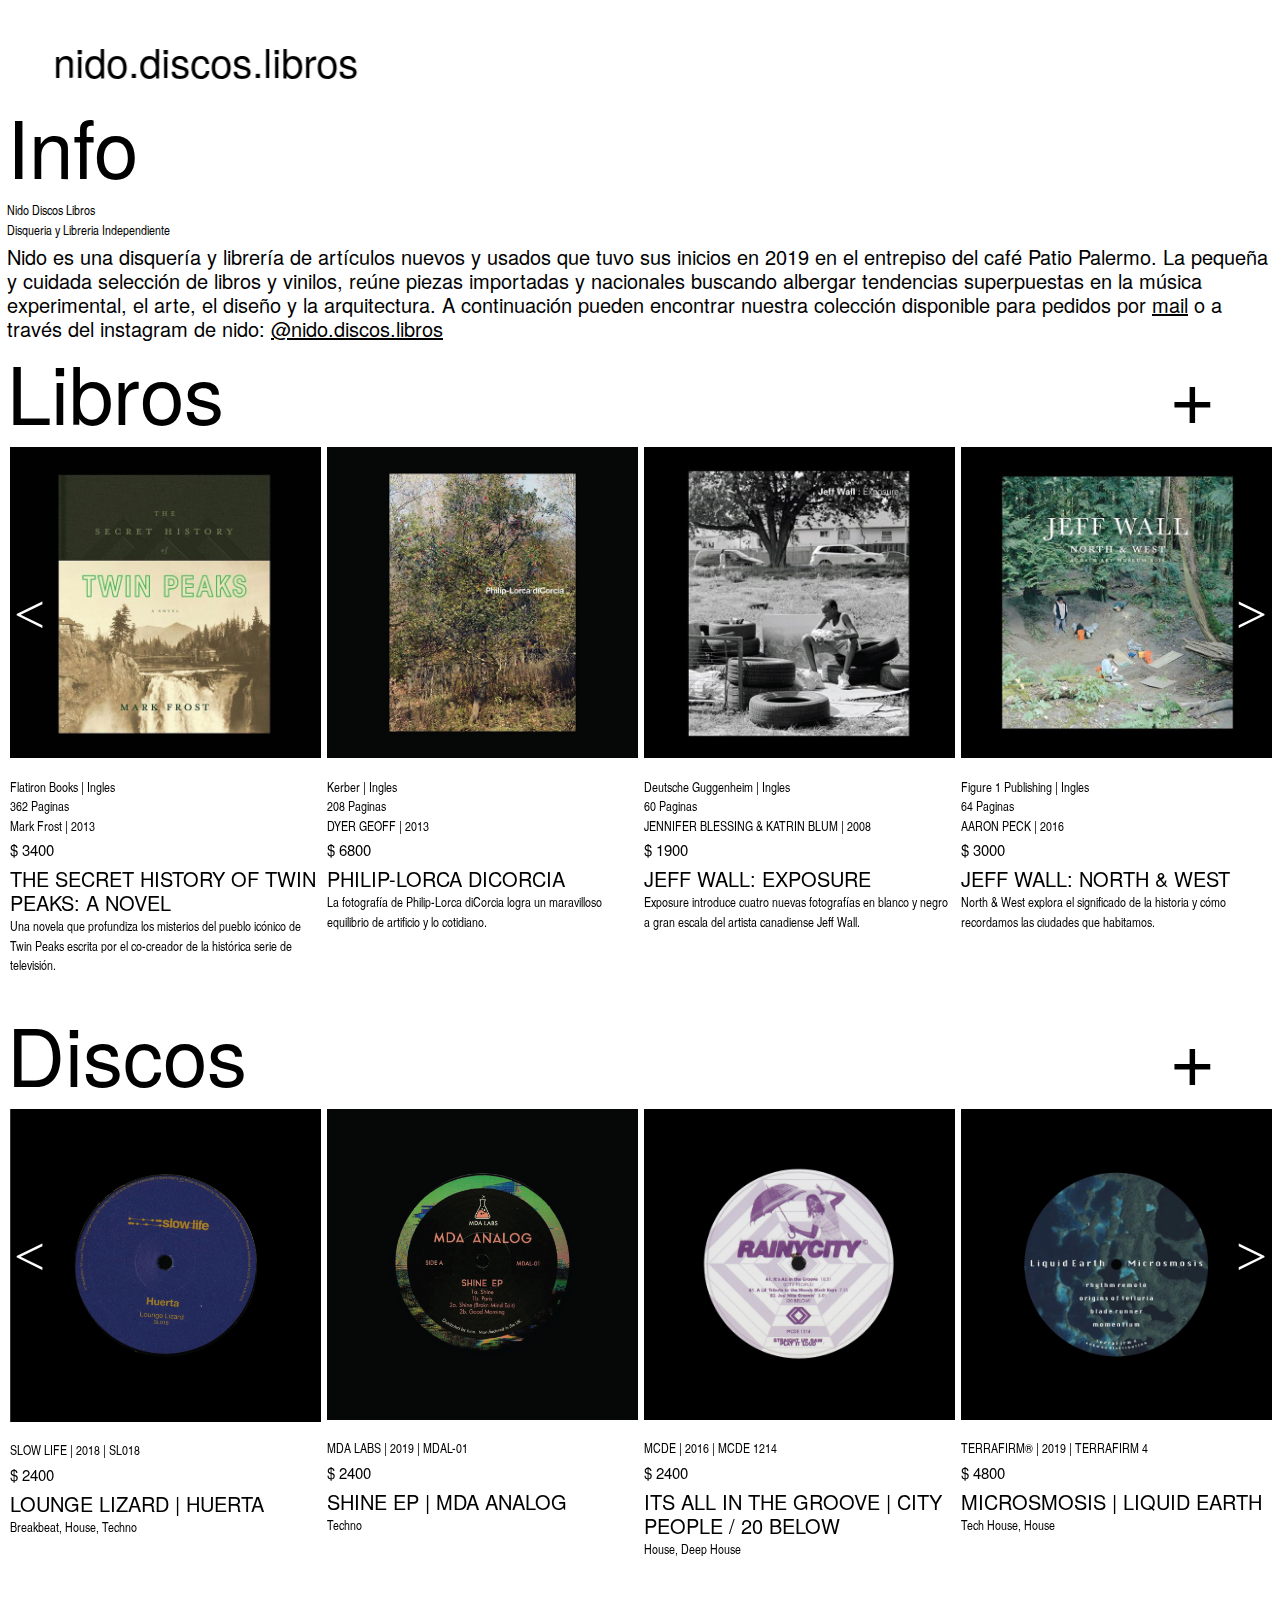
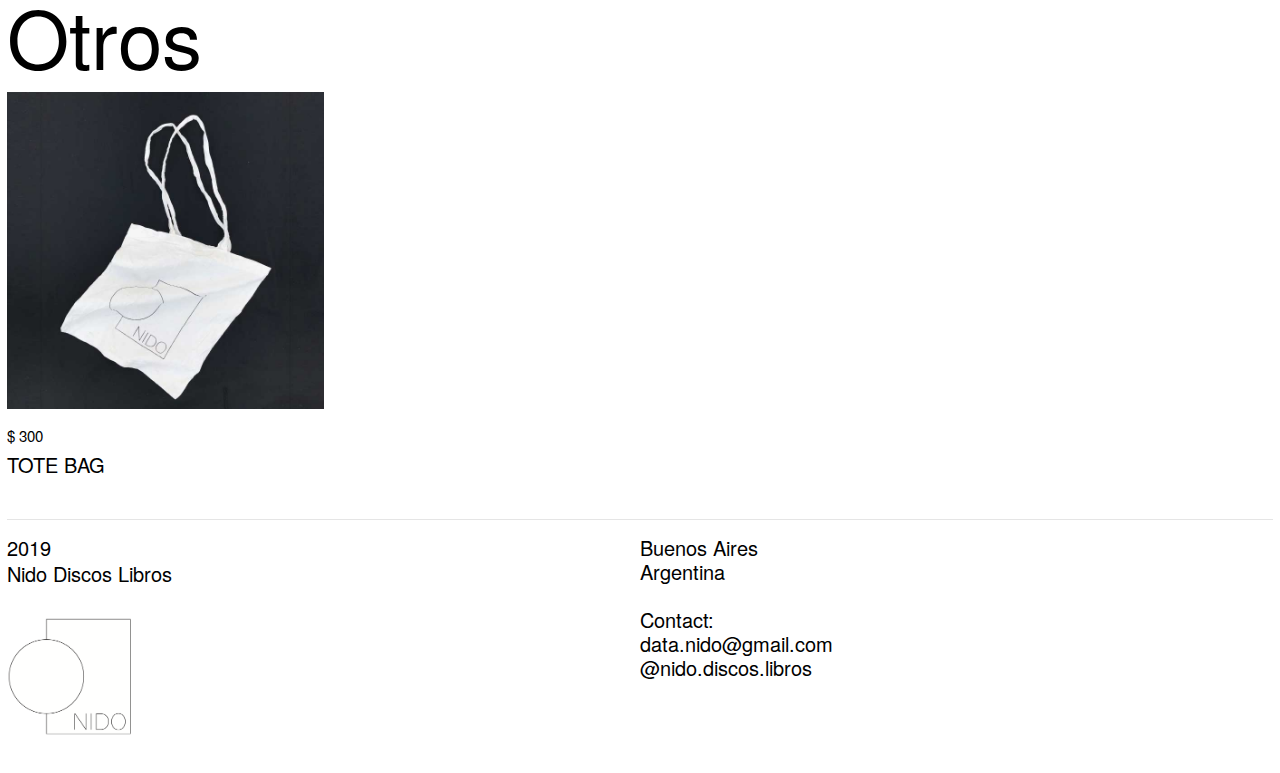
==== commit 253d7cc7: "Update index.html" ====
--- a/index.html
+++ b/index.html
@@ -23,11 +23,11 @@
 <body>
   <div class="container-fluid">
     <div class="row">
-      <div class="col-sm-6">
+      <div class="col-6" id="fots">
         <img src="imagenes/foto1.png" alt="" width="100%">
         <p id="autores"> Sofia Lizzoli </p>
       </div>
-      <div class="col-sm-6">
+      <div class="col-6" id="fots">
         <img src="imagenes/foto2.png" alt="" width="100%">
         <p id="autores"> Felíx Niikado </p>
       </div>
@@ -231,7 +231,7 @@
     {
       breakpoint: 480,
       settings: {
-        slidesToShow: 1,
+        slidesToShow: 2,
         slidesToScroll: 1
       }
     }
--- a/style.css
+++ b/style.css
@@ -218,3 +218,7 @@
 	right: 2%;
 	color: white;
 }
+
+#ig {
+	text-decoration: underline;
+}
